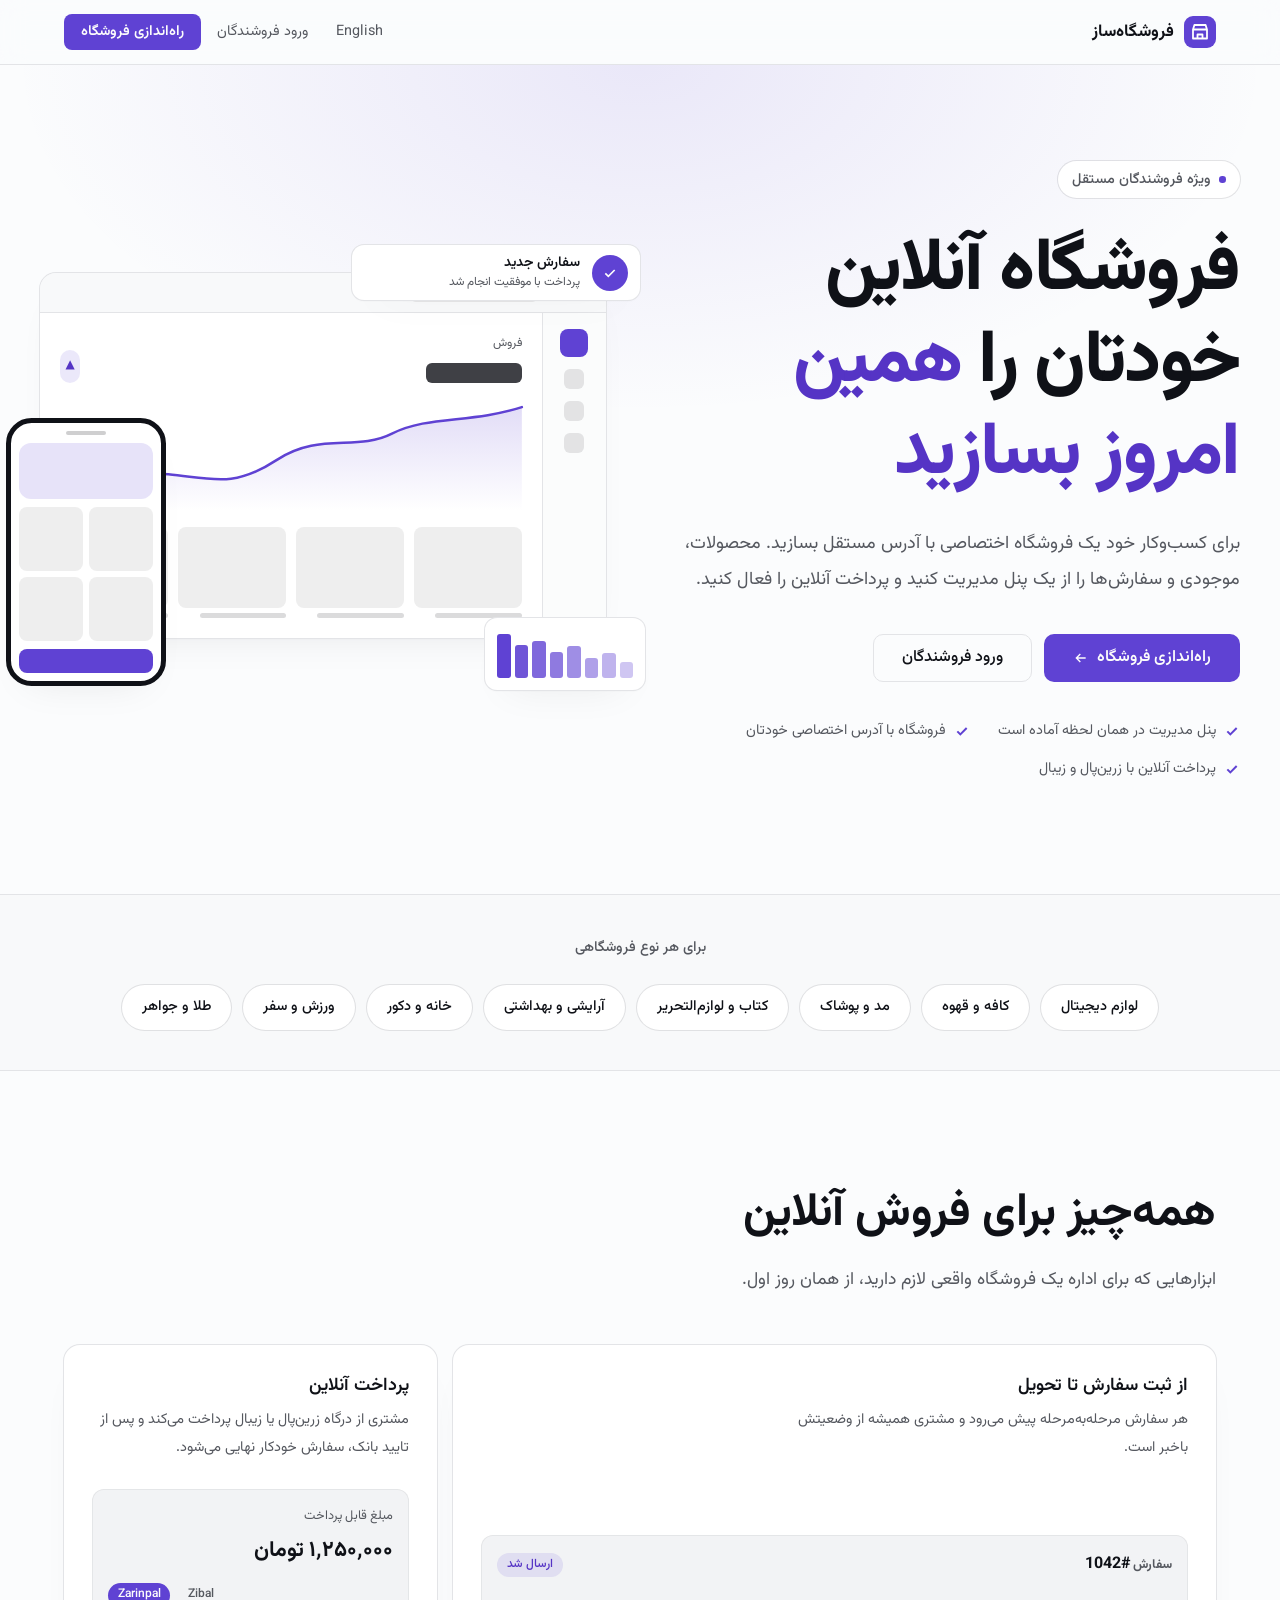
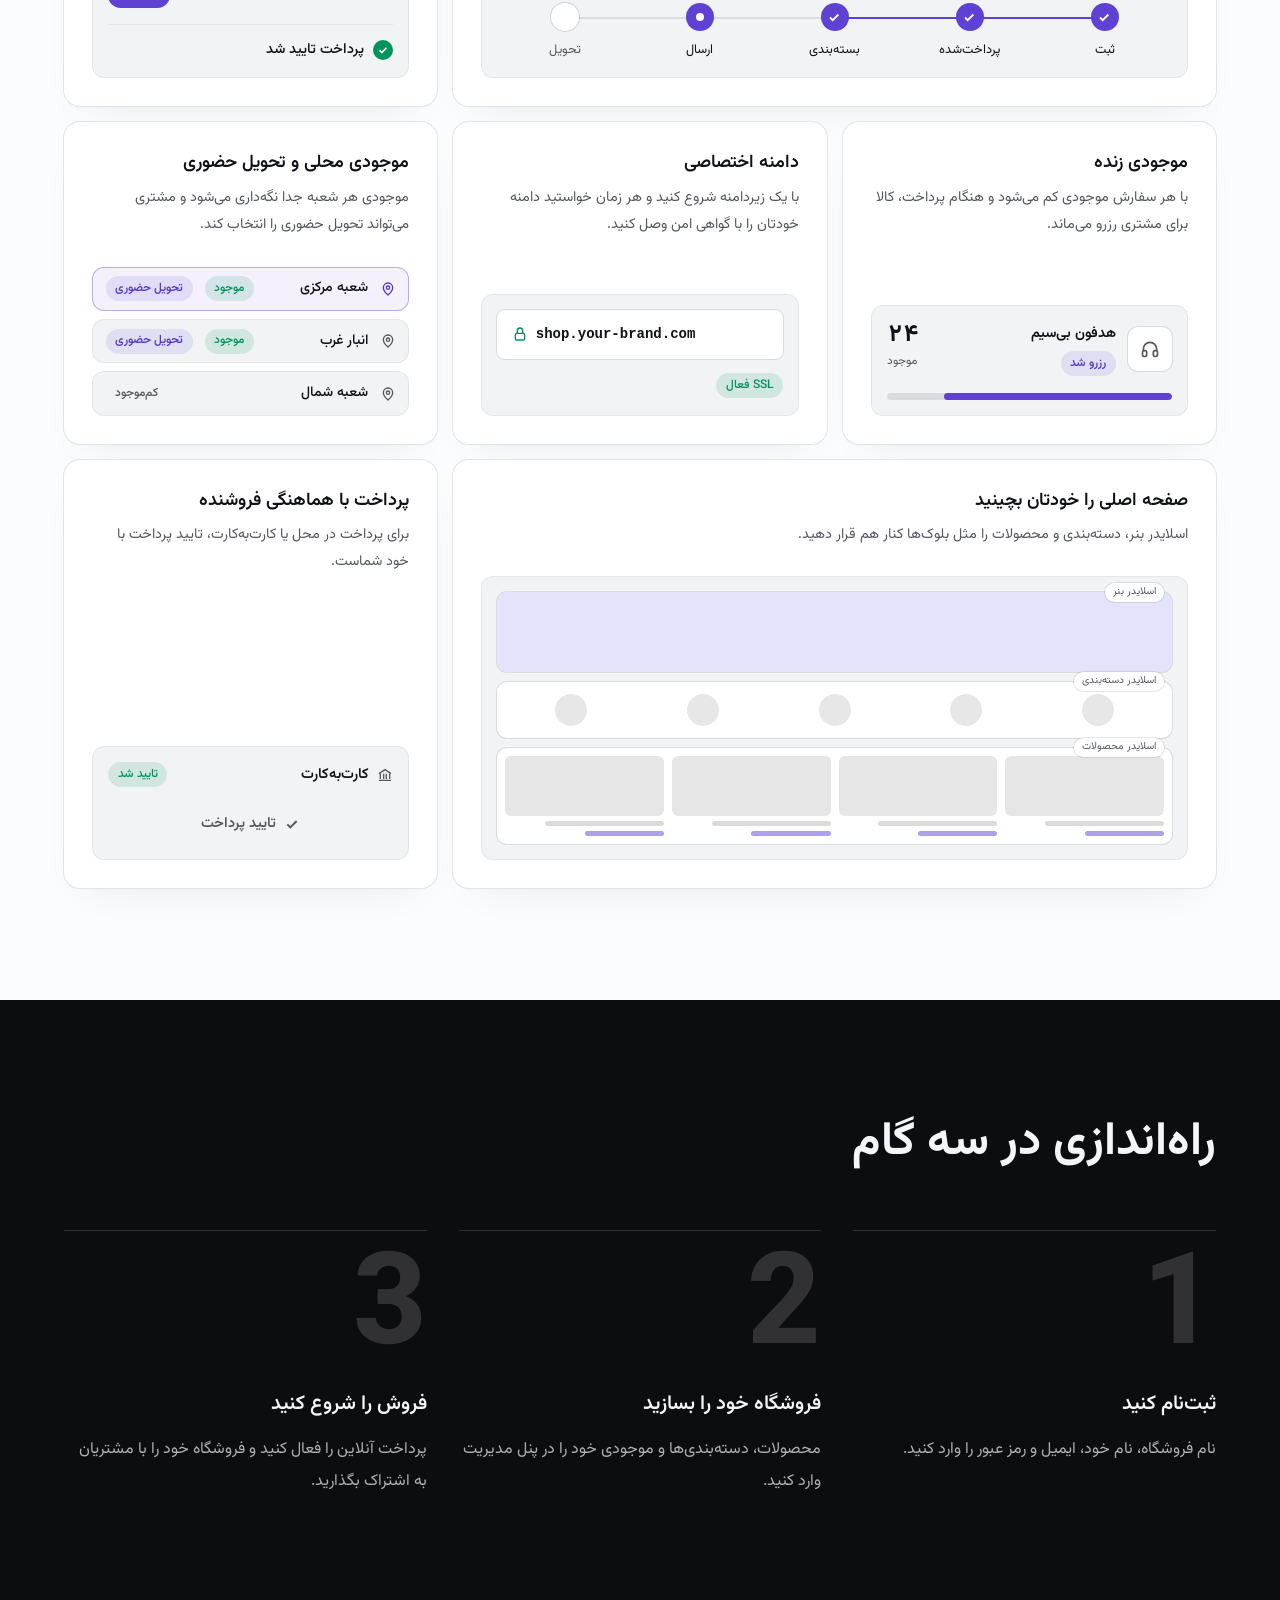
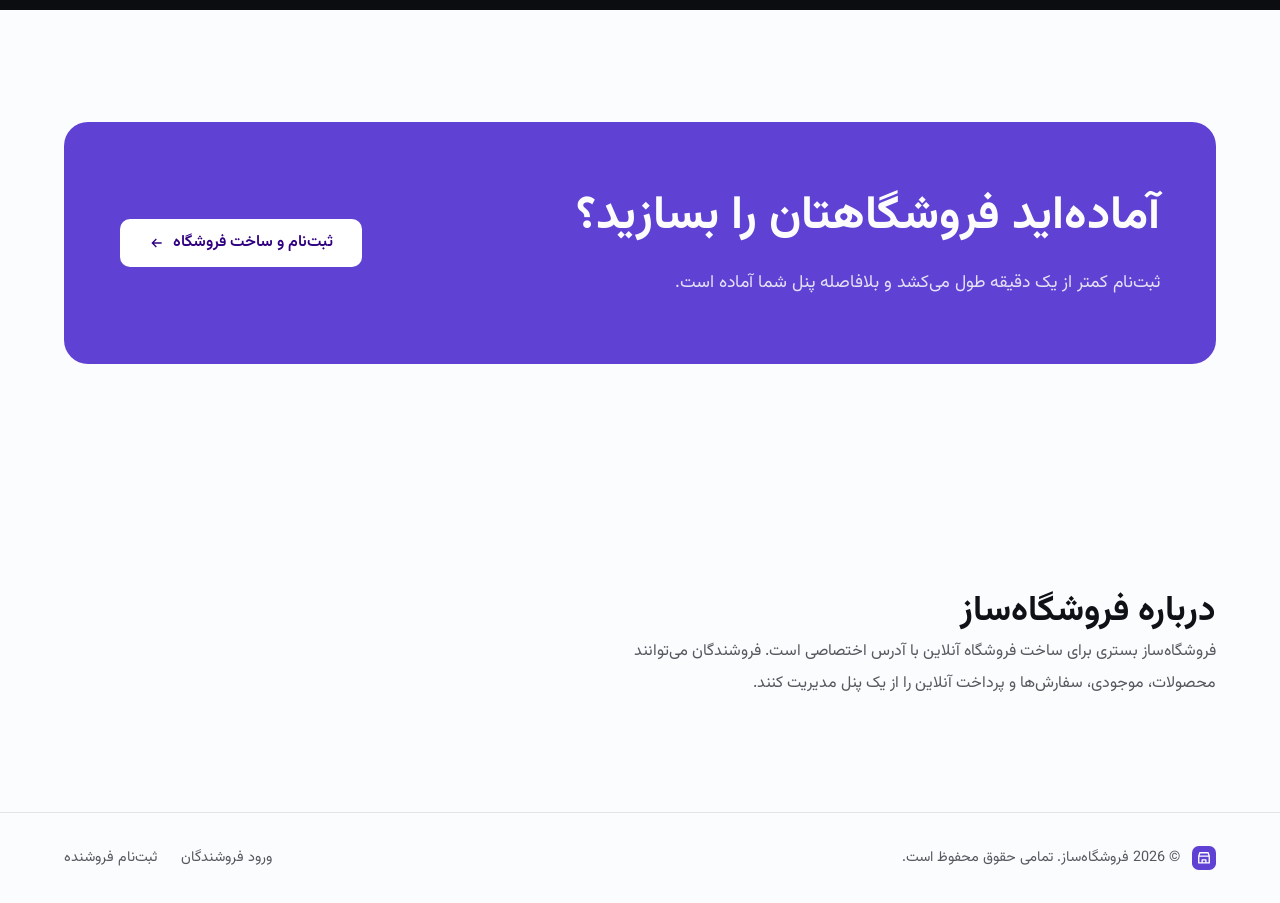
==== index.html @ 61115ef6 "feat: static vendor landing page Co-Authored-By: Claude Opus 5.5 <noreply@anthropic.com>" ====
<!doctype html>
<html lang="fa" dir="rtl">
<head>
  <meta charset="utf-8">
  <meta name="viewport" content="width=device-width, initial-scale=1">
  <title>فروشگاه‌ساز | فروشگاه آنلاین خود را راه‌اندازی کنید</title>
  <meta name="description" content="فروشگاه آنلاین اختصاصی خود را با آدرس مستقل بسازید، محصولات و موجودی را مدیریت کنید و پرداخت آنلاین دریافت کنید.">
  <link rel="icon" href="favicon.svg" type="image/svg+xml">
  <link rel="alternate" hreflang="en" href="en/">
  <link rel="preconnect" href="https://fonts.googleapis.com">
  <link rel="preconnect" href="https://fonts.gstatic.com" crossorigin>
  <link href="https://fonts.googleapis.com/css2?family=Vazirmatn:wght@400;500;600;700;800&display=swap" rel="stylesheet">
  <link rel="stylesheet" href="styles.css">
</head>
<body>
  <header class="site-header">
    <div class="wrap">
      <a class="logo" href="#" aria-label="صفحه اصلی فروشگاه‌ساز">
        <svg viewBox="0 0 32 32" aria-hidden="true"><rect width="32" height="32" rx="9" fill="oklch(0.5 0.21 285)"/><path d="M9 13.5 10.4 9h11.2l1.4 4.5M9 13.5h14M9 13.5v9h14v-9" stroke="#fff" stroke-width="1.8" stroke-linecap="round" stroke-linejoin="round" fill="none"/><path d="M13.5 22.5v-4h5v4" stroke="#fff" stroke-width="1.8" stroke-linejoin="round" fill="none"/></svg>
        فروشگاه‌ساز
      </a>
      <nav class="nav" aria-label="فروشگاه‌ساز">
        <a class="link-lang" href="en/" hreflang="en" lang="en">English</a>
        <a class="link-login" href="#"><!-- TODO: platform URL -->ورود فروشندگان</a>
        <a class="btn" href="#"><!-- TODO: platform URL -->راه‌اندازی فروشگاه</a>
      </nav>
    </div>
  </header>

  <main>
    <section class="hero">
      <div class="wrap hero-grid">
        <div>
          <p class="eyebrow">ویژه فروشندگان مستقل</p>
          <h1>فروشگاه آنلاین خودتان را <span class="brand-text">همین امروز بسازید</span></h1>
          <p class="lead">برای کسب‌وکار خود یک فروشگاه اختصاصی با آدرس مستقل بسازید. محصولات، موجودی و سفارش‌ها را از یک پنل مدیریت کنید و پرداخت آنلاین را فعال کنید.</p>
          <div class="btn-row actions">
            <a class="btn btn-lg" href="#"><!-- TODO: platform URL -->راه‌اندازی فروشگاه <svg class="arrow" viewBox="0 0 24 24" fill="none" stroke="currentColor" stroke-width="2" aria-hidden="true"><path d="M5 12h14M13 6l6 6-6 6"/></svg></a>
            <a class="btn btn-lg btn-outline" href="#"><!-- TODO: platform URL -->ورود فروشندگان</a>
          </div>
          <ul class="highlights">
            <li><svg viewBox="0 0 24 24" fill="none" stroke="currentColor" stroke-width="3" aria-hidden="true"><path d="M5 12.5l4.5 4.5L19 7.5"/></svg>پنل مدیریت در همان لحظه آماده است</li>
            <li><svg viewBox="0 0 24 24" fill="none" stroke="currentColor" stroke-width="3" aria-hidden="true"><path d="M5 12.5l4.5 4.5L19 7.5"/></svg>فروشگاه با آدرس اختصاصی خودتان</li>
            <li><svg viewBox="0 0 24 24" fill="none" stroke="currentColor" stroke-width="3" aria-hidden="true"><path d="M5 12.5l4.5 4.5L19 7.5"/></svg>پرداخت آنلاین با زرین‌پال و زیبال</li>
          </ul>
        </div>

        <div class="mock" aria-hidden="true">
          <div class="surface mock-window">
            <div class="mock-bar">
              <div class="dots"><i></i><i></i><i></i></div>
              <div class="url-pill"></div>
            </div>
            <div class="mock-body">
              <div class="mock-side"><span></span><span></span><span></span><span></span></div>
              <div class="mock-main">
                <div class="mock-top">
                  <div>
                    <p class="label">فروش</p>
                    <div class="value"></div>
                  </div>
                  <span class="chip chip-brand" style="padding:.35rem">▲</span>
                </div>
                <svg class="mock-chart" viewBox="0 0 320 110" preserveAspectRatio="none" fill="none">
                  <defs>
                    <linearGradient id="area" x1="0" x2="0" y1="0" y2="1">
                      <stop offset="0" stop-color="oklch(0.5 0.21 285)" stop-opacity="0.18"/>
                      <stop offset="1" stop-color="oklch(0.5 0.21 285)" stop-opacity="0"/>
                    </linearGradient>
                  </defs>
                  <path d="M0 96 C30 90 45 70 75 74 S120 88 150 60 S205 52 230 34 S285 24 320 8 V110 H0Z" fill="url(#area)"/>
                  <path d="M0 96 C30 90 45 70 75 74 S120 88 150 60 S205 52 230 34 S285 24 320 8" stroke="oklch(0.5 0.21 285)" stroke-width="2.5" stroke-linecap="round" vector-effect="non-scaling-stroke"/>
                </svg>
                <div class="mock-products">
                  <div><i></i><b></b></div><div><i></i><b></b></div><div><i></i><b></b></div><div><i></i><b></b></div>
                </div>
              </div>
            </div>
          </div>

          <div class="surface phone">
            <div class="notch"></div>
            <div class="hero-tile"></div>
            <div class="tiles"><i></i><i></i><i></i><i></i></div>
            <div class="buy"></div>
          </div>

          <div class="surface toast">
            <span class="ico"><svg viewBox="0 0 24 24" fill="none" stroke="currentColor" stroke-width="2.5"><path d="M5 12.5l4.5 4.5L19 7.5"/></svg></span>
            <div>
              <p>سفارش جدید</p>
              <small>پرداخت با موفقیت انجام شد</small>
            </div>
          </div>

          <div class="surface bars-card">
            <div class="bars">
              <i style="height:34%;opacity:.3"></i><i style="height:52%;opacity:.4"></i><i style="height:41%;opacity:.5"></i><i style="height:66%;opacity:.6"></i><i style="height:55%;opacity:.7"></i><i style="height:78%;opacity:.8"></i><i style="height:70%;opacity:.9"></i><i style="height:92%;opacity:1"></i>
            </div>
          </div>
        </div>
      </div>
    </section>

    <section class="stores" aria-label="برای هر نوع فروشگاهی">
      <h2>برای هر نوع فروشگاهی</h2>
      <ul class="store-list">
        <li>لوازم دیجیتال</li>
        <li>کافه و قهوه</li>
        <li>مد و پوشاک</li>
        <li>کتاب و لوازم‌التحریر</li>
        <li>آرایشی و بهداشتی</li>
        <li>خانه و دکور</li>
        <li>ورزش و سفر</li>
        <li>طلا و جواهر</li>
      </ul>
    </section>

    <section class="section" aria-labelledby="features-title">
      <div class="wrap">
        <div class="section-head">
          <h2 id="features-title">همه‌چیز برای فروش آنلاین</h2>
          <p>ابزارهایی که برای اداره یک فروشگاه واقعی لازم دارید، از همان روز اول.</p>
        </div>

        <ul class="tiles">
          <li class="surface tile wide-md span-4">
            <h3>از ثبت سفارش تا تحویل</h3>
            <p>هر سفارش مرحله‌به‌مرحله پیش می‌رود و مشتری همیشه از وضعیتش باخبر است.</p>
            <div class="demo" aria-hidden="true">
              <div class="panel">
                <div class="panel-row">
                  <span class="bold ltr"><span class="muted">سفارش </span>#1042</span>
                  <span class="chip chip-brand">ارسال شد</span>
                </div>
                <ol class="stepper">
                  <li class="done"><span class="dot"><svg viewBox="0 0 24 24" fill="none" stroke="currentColor" stroke-width="3"><path d="M5 12.5l4.5 4.5L19 7.5"/></svg></span><span class="name">ثبت</span></li>
                  <li class="done"><span class="dot"><svg viewBox="0 0 24 24" fill="none" stroke="currentColor" stroke-width="3"><path d="M5 12.5l4.5 4.5L19 7.5"/></svg></span><span class="name">پرداخت‌شده</span></li>
                  <li class="done"><span class="dot"><svg viewBox="0 0 24 24" fill="none" stroke="currentColor" stroke-width="3"><path d="M5 12.5l4.5 4.5L19 7.5"/></svg></span><span class="name">بسته‌بندی</span></li>
                  <li class="active"><span class="dot"><i style="width:.5rem;height:.5rem;border-radius:50%;background:#fff"></i></span><span class="name">ارسال</span></li>
                  <li><span class="dot"></span><span class="name">تحویل</span></li>
                </ol>
              </div>
            </div>
          </li>

          <li class="surface tile span-2">
            <h3>پرداخت آنلاین</h3>
            <p>مشتری از درگاه زرین‌پال یا زیبال پرداخت می‌کند و پس از تایید بانک، سفارش خودکار نهایی می‌شود.</p>
            <div class="demo" aria-hidden="true">
              <div class="panel">
                <p class="muted">مبلغ قابل پرداخت</p>
                <p class="amount big">۱٬۲۵۰٬۰۰۰ تومان</p>
                <div class="gates ltr"><span class="chip chip-brand" style="background:var(--primary);color:var(--primary-fg)">Zarinpal</span><span class="chip">Zibal</span></div>
                <div class="verified"><span class="tick"><svg viewBox="0 0 24 24" fill="none" stroke="currentColor" stroke-width="3.5"><path d="M5 12.5l4.5 4.5L19 7.5"/></svg></span>پرداخت تایید شد</div>
              </div>
            </div>
          </li>

          <li class="surface tile span-2">
            <h3>موجودی زنده</h3>
            <p>با هر سفارش موجودی کم می‌شود و هنگام پرداخت، کالا برای مشتری رزرو می‌ماند.</p>
            <div class="demo" aria-hidden="true">
              <div class="panel">
                <div class="stock-row">
                  <span class="stock-icon"><svg viewBox="0 0 24 24" width="20" height="20" fill="none" stroke="currentColor" stroke-width="2"><path d="M4 14v-2a8 8 0 0 1 16 0v2"/><rect x="3" y="14" width="5" height="7" rx="2"/><rect x="16" y="14" width="5" height="7" rx="2"/></svg></span>
                  <div class="info">
                    <p>هدفون بی‌سیم</p>
                    <span class="chip chip-brand">رزرو شد</span>
                  </div>
                  <div class="count"><strong>۲۴</strong><span>موجود</span></div>
                </div>
                <div class="meter"><i></i></div>
              </div>
            </div>
          </li>

          <li class="surface tile span-2">
            <h3>دامنه اختصاصی</h3>
            <p>با یک زیردامنه شروع کنید و هر زمان خواستید دامنه خودتان را با گواهی امن وصل کنید.</p>
            <div class="demo" aria-hidden="true">
              <div class="panel">
                <div class="domain-box">
                  <svg viewBox="0 0 24 24" fill="none" stroke="currentColor" stroke-width="2"><rect x="5" y="11" width="14" height="10" rx="2"/><path d="M8 11V7a4 4 0 0 1 8 0v4"/></svg>
                  <b>shop.your-brand.com</b>
                </div>
                <div class="domain-ssl"><span class="chip chip-ok">SSL فعال</span></div>
              </div>
            </div>
          </li>

          <li class="surface tile span-2">
            <h3>موجودی محلی و تحویل حضوری</h3>
            <p>موجودی هر شعبه جدا نگه‌داری می‌شود و مشتری می‌تواند تحویل حضوری را انتخاب کند.</p>
            <div class="demo" aria-hidden="true">
              <ul class="pickup">
                <li class="current"><svg viewBox="0 0 24 24" fill="none" stroke="currentColor" stroke-width="2"><path d="M12 21s-7-6.2-7-11a7 7 0 0 1 14 0c0 4.8-7 11-7 11z"/><circle cx="12" cy="10" r="2.5"/></svg><span class="place">شعبه مرکزی</span><span class="chip chip-ok">موجود</span><span class="chip chip-brand">تحویل حضوری</span></li>
                <li><svg viewBox="0 0 24 24" fill="none" stroke="currentColor" stroke-width="2"><path d="M12 21s-7-6.2-7-11a7 7 0 0 1 14 0c0 4.8-7 11-7 11z"/><circle cx="12" cy="10" r="2.5"/></svg><span class="place">انبار غرب</span><span class="chip chip-ok">موجود</span><span class="chip chip-brand">تحویل حضوری</span></li>
                <li><svg viewBox="0 0 24 24" fill="none" stroke="currentColor" stroke-width="2"><path d="M12 21s-7-6.2-7-11a7 7 0 0 1 14 0c0 4.8-7 11-7 11z"/><circle cx="12" cy="10" r="2.5"/></svg><span class="place">شعبه شمال</span><span class="chip">کم‌موجود</span></li>
              </ul>
            </div>
          </li>

          <li class="surface tile span-4">
            <h3>صفحه اصلی را خودتان بچینید</h3>
            <p>اسلایدر بنر، دسته‌بندی و محصولات را مثل بلوک‌ها کنار هم قرار دهید.</p>
            <div class="demo" aria-hidden="true">
              <div class="panel blocks">
                <div class="block b-banner"><span class="tag">اسلایدر بنر</span></div>
                <div class="block b-cats"><span class="tag">اسلایدر دسته‌بندی</span><i></i><i></i><i></i><i></i><i></i></div>
                <div class="block b-products"><span class="tag">اسلایدر محصولات</span><div><i></i><b></b><b class="acc"></b></div><div><i></i><b></b><b class="acc"></b></div><div><i></i><b></b><b class="acc"></b></div><div><i></i><b></b><b class="acc"></b></div></div>
              </div>
            </div>
          </li>

          <li class="surface tile span-2">
            <h3>پرداخت با هماهنگی فروشنده</h3>
            <p>برای پرداخت در محل یا کارت‌به‌کارت، تایید پرداخت با خود شماست.</p>
            <div class="demo" aria-hidden="true">
              <div class="panel">
                <div class="manual-head">
                  <span class="m"><svg viewBox="0 0 24 24" fill="none" stroke="currentColor" stroke-width="2"><path d="M3 10l9-6 9 6M5 10v8M10 10v8M14 10v8M19 10v8M3 20h18"/></svg>کارت‌به‌کارت</span>
                  <span class="chip chip-ok">تایید شد</span>
                </div>
                <div class="manual-btn"><svg viewBox="0 0 24 24" fill="none" stroke="currentColor" stroke-width="3"><path d="M5 12.5l4.5 4.5L19 7.5"/></svg>تایید پرداخت</div>
              </div>
            </div>
          </li>
        </ul>
      </div>
    </section>

    <section class="section ink" aria-labelledby="steps-title">
      <div class="wrap">
        <h2 id="steps-title" class="section-head" style="font-size:clamp(1.9rem,4vw,2.9rem);font-weight:700;line-height:1.35;max-width:48rem;text-wrap:balance">راه‌اندازی در سه گام</h2>
        <ol class="steps">
          <li>
            <span class="numeral" aria-hidden="true">1</span>
            <h3>ثبت‌نام کنید</h3>
            <p>نام فروشگاه، نام خود، ایمیل و رمز عبور را وارد کنید.</p>
          </li>
          <li>
            <span class="numeral" aria-hidden="true">2</span>
            <h3>فروشگاه خود را بسازید</h3>
            <p>محصولات، دسته‌بندی‌ها و موجودی خود را در پنل مدیریت وارد کنید.</p>
          </li>
          <li>
            <span class="numeral" aria-hidden="true">3</span>
            <h3>فروش را شروع کنید</h3>
            <p>پرداخت آنلاین را فعال کنید و فروشگاه خود را با مشتریان به اشتراک بگذارید.</p>
          </li>
        </ol>
      </div>
    </section>

    <section class="section">
      <div class="wrap">
        <div class="cta">
          <div>
            <h2>آماده‌اید فروشگاهتان را بسازید؟</h2>
            <p>ثبت‌نام کمتر از یک دقیقه طول می‌کشد و بلافاصله پنل شما آماده است.</p>
          </div>
          <a class="btn btn-lg btn-white" href="#"><!-- TODO: platform URL -->ثبت‌نام و ساخت فروشگاه <svg class="arrow" viewBox="0 0 24 24" fill="none" stroke="currentColor" stroke-width="2" aria-hidden="true"><path d="M5 12h14M13 6l6 6-6 6"/></svg></a>
        </div>
      </div>
    </section>

    <section class="section" aria-labelledby="about-title">
      <div class="wrap about-grid">
        <div>
          <h2 id="about-title">درباره فروشگاه‌ساز</h2>
          <p>فروشگاه‌ساز بستری برای ساخت فروشگاه آنلاین با آدرس اختصاصی است. فروشندگان می‌توانند محصولات، موجودی، سفارش‌ها و پرداخت آنلاین را از یک پنل مدیریت کنند.</p>
        </div>
      </div>
    </section>
  </main>

  <footer class="site-footer">
    <div class="wrap">
      <div class="brand-line">
        <svg viewBox="0 0 32 32" aria-hidden="true"><rect width="32" height="32" rx="9" fill="oklch(0.5 0.21 285)"/><path d="M9 13.5 10.4 9h11.2l1.4 4.5M9 13.5h14M9 13.5v9h14v-9" stroke="#fff" stroke-width="1.8" stroke-linecap="round" stroke-linejoin="round" fill="none"/><path d="M13.5 22.5v-4h5v4" stroke="#fff" stroke-width="1.8" stroke-linejoin="round" fill="none"/></svg>
        <p>© 2026 فروشگاه‌ساز. تمامی حقوق محفوظ است.</p>
      </div>
      <nav aria-label="فروشگاه‌ساز">
        <a href="#"><!-- TODO: platform URL -->ورود فروشندگان</a>
        <a href="#"><!-- TODO: platform URL -->ثبت‌نام فروشنده</a>
      </nav>
    </div>
  </footer>
</body>
</html>
---- styles.css ----
/*
 * Storefront Builder landing page. Plain CSS, no build step.
 * Colours come from the platform theme (indigo-violet brand, neutral surfaces).
 * Light is the default; dark follows the visitor's system setting.
 */

:root {
  color-scheme: light;
  --bg: oklch(0.99 0.002 270);
  --fg: oklch(0.18 0.012 270);
  --card: oklch(1 0 0);
  --muted: oklch(0.965 0.003 270);
  --muted-fg: oklch(0.46 0.012 270);
  --border: oklch(0.92 0.004 270);
  --primary: oklch(0.5 0.21 285);
  --primary-fg: oklch(0.99 0 0);
  --brand-text: oklch(0.46 0.21 285);
  --ok: oklch(0.58 0.14 160);
  --shadow: oklch(0.2 0.02 270 / 0.1);
  --ring: oklch(0.68 0.17 40);
  --ink: oklch(0.16 0.006 270);
  --ink-fg: oklch(0.97 0.003 270);
}

@media (prefers-color-scheme: dark) {
  :root:not([data-theme="light"]) {
    color-scheme: dark;
    --bg: oklch(0.145 0.004 270);
    --fg: oklch(0.96 0.004 270);
    --card: oklch(0.19 0.005 270);
    --muted: oklch(0.225 0.005 270);
    --muted-fg: oklch(0.72 0.01 270);
    --border: oklch(1 0 0 / 9%);
    --primary: oklch(0.58 0.2 285);
    --primary-fg: oklch(0.99 0 0);
    --brand-text: oklch(0.78 0.12 285);
    --ok: oklch(0.74 0.14 160);
    --shadow: oklch(0 0 0 / 0.5);
    --ring: oklch(0.74 0.15 40);
    --ink: oklch(0.1 0.004 270);
    --ink-fg: oklch(0.96 0.004 270);
  }
}

:root[data-theme="dark"] {
  color-scheme: dark;
  --bg: oklch(0.145 0.004 270);
  --fg: oklch(0.96 0.004 270);
  --card: oklch(0.19 0.005 270);
  --muted: oklch(0.225 0.005 270);
  --muted-fg: oklch(0.72 0.01 270);
  --border: oklch(1 0 0 / 9%);
  --primary: oklch(0.58 0.2 285);
  --primary-fg: oklch(0.99 0 0);
  --brand-text: oklch(0.78 0.12 285);
  --ok: oklch(0.74 0.14 160);
  --shadow: oklch(0 0 0 / 0.5);
  --ring: oklch(0.74 0.15 40);
  --ink: oklch(0.1 0.004 270);
  --ink-fg: oklch(0.96 0.004 270);
}

html[lang="fa"] { --font: "Vazirmatn", system-ui, sans-serif; }
html[lang="en"] { --font: "Inter", system-ui, -apple-system, "Segoe UI", sans-serif; }

*, *::before, *::after { box-sizing: border-box; }

html { -webkit-text-size-adjust: 100%; }

body {
  margin: 0;
  background: var(--bg);
  color: var(--fg);
  font-family: var(--font);
  font-size: 1rem;
  line-height: 1.8;
  -webkit-font-smoothing: antialiased;
}

img, svg { display: block; max-width: 100%; }
a { color: inherit; }
h1, h2, h3, p { margin: 0; }
ul, ol { margin: 0; padding: 0; list-style: none; }

a:focus-visible, button:focus-visible {
  outline: 3px solid color-mix(in oklab, var(--ring) 60%, transparent);
  outline-offset: 2px;
  border-radius: 6px;
}

.wrap {
  max-width: 1200px;
  margin-inline: auto;
  padding-inline: 1rem;
}
@media (min-width: 640px) {
  .wrap { padding-inline: 1.5rem; }
}

.brand-text { color: var(--brand-text); }

/* ---------- Header ---------- */
.site-header {
  position: sticky;
  top: 0;
  z-index: 10;
  border-bottom: 1px solid var(--border);
  background: color-mix(in oklab, var(--bg) 80%, transparent);
  backdrop-filter: blur(12px);
  -webkit-backdrop-filter: blur(12px);
}
.site-header .wrap {
  display: flex;
  align-items: center;
  justify-content: space-between;
  gap: 1rem;
  height: 4rem;
}
.logo {
  display: flex;
  align-items: center;
  gap: 0.6rem;
  font-weight: 700;
  font-size: 1.05rem;
  text-decoration: none;
  white-space: nowrap;
}
.logo svg { width: 2rem; height: 2rem; }
.nav { display: flex; align-items: center; gap: 0.25rem; }
.nav a.link-lang,
.nav a.link-login {
  padding: 0.4rem 0.75rem;
  font-size: 0.9rem;
  text-decoration: none;
  color: var(--muted-fg);
  border-radius: 8px;
}
.nav a.link-login { display: none; }
.nav a.link-lang:hover, .nav a.link-login:hover { color: var(--fg); }
@media (min-width: 640px) {
  .nav a.link-login { display: inline-block; }
}

/* ---------- Buttons ---------- */
.btn {
  display: inline-flex;
  align-items: center;
  justify-content: center;
  gap: 0.5rem;
  height: 2.25rem;
  padding: 0 1rem;
  border-radius: 8px;
  border: 1px solid transparent;
  font: inherit;
  font-size: 0.9rem;
  font-weight: 600;
  text-decoration: none;
  white-space: nowrap;
  cursor: pointer;
  background: var(--primary);
  color: var(--primary-fg);
}
.btn-lg { height: 3rem; padding: 0 1.75rem; font-size: 1rem; border-radius: 10px; }
.btn-outline {
  background: transparent;
  color: var(--fg);
  border-color: var(--border);
  font-weight: 500;
}
.btn-outline:hover { background: var(--muted); }
.btn-white { background: #fff; color: oklch(0.3 0.18 285); }
.btn-white:hover { background: oklch(1 0 0 / 0.9); }
.btn .arrow { width: 1rem; height: 1rem; }
[dir="rtl"] .arrow { transform: scaleX(-1); }
.btn-row { display: flex; flex-direction: column; gap: 0.75rem; width: 100%; }
.btn-row .btn { width: 100%; }
@media (min-width: 640px) {
  .btn-row { flex-direction: row; width: auto; }
  .btn-row .btn { width: auto; }
}

/* ---------- Surfaces ---------- */
.surface {
  background: var(--card);
  border-radius: 16px;
  box-shadow:
    0 0 0 1px var(--border),
    0 1px 2px color-mix(in oklab, var(--fg) 5%, transparent),
    0 18px 40px -24px var(--shadow);
}
.chip {
  display: inline-flex;
  align-items: center;
  gap: 0.25rem;
  padding: 0.1rem 0.6rem;
  border-radius: 999px;
  font-size: 0.75rem;
  font-weight: 500;
  white-space: nowrap;
  background: var(--muted);
  color: var(--muted-fg);
}
.chip-brand { background: color-mix(in oklab, var(--primary) 12%, transparent); color: var(--brand-text); }
.chip-ok { background: color-mix(in oklab, var(--ok) 14%, transparent); color: var(--ok); }

/* ---------- Hero ---------- */
.hero {
  position: relative;
  isolation: isolate;
  overflow: hidden;
}
.hero::before {
  content: "";
  position: absolute;
  inset: 0;
  z-index: -1;
  background: radial-gradient(ellipse 70% 60% at 50% 0%, color-mix(in oklab, var(--primary) 11%, transparent), transparent 70%);
}
.hero-grid {
  display: grid;
  align-items: center;
  gap: 4rem;
  padding: 3.5rem 0 5rem;
}
@media (min-width: 640px) {
  .hero-grid { padding: 5rem 0 6rem; }
}
@media (min-width: 1024px) {
  .hero-grid { grid-template-columns: 1.05fr 1fr; gap: 2.5rem; padding: 6rem 0 7rem; }
}
.eyebrow {
  display: inline-flex;
  align-items: center;
  gap: 0.5rem;
  padding: 0.35rem 0.9rem;
  border-radius: 999px;
  background: var(--card);
  color: var(--muted-fg);
  font-size: 0.9rem;
  font-weight: 500;
  box-shadow: 0 0 0 1px color-mix(in oklab, var(--fg) 10%, transparent);
}
.eyebrow::before {
  content: "";
  width: 0.4rem;
  height: 0.4rem;
  border-radius: 50%;
  background: var(--primary);
}
.hero h1 {
  margin-top: 1.75rem;
  font-size: clamp(2.5rem, 6.6vw, 4.6rem);
  font-weight: 800;
  line-height: 1.25;
  letter-spacing: -0.02em;
  text-wrap: balance;
}
.hero .lead {
  margin-top: 1.5rem;
  max-width: 36rem;
  color: var(--muted-fg);
  font-size: 1rem;
  line-height: 2;
  text-wrap: pretty;
}
@media (min-width: 640px) {
  .hero .lead { font-size: 1.125rem; }
}
.hero .actions { margin-top: 2.25rem; width: 100%; }
.highlights {
  margin-top: 2.25rem;
  display: flex;
  flex-direction: column;
  gap: 0.75rem;
  color: var(--muted-fg);
  font-size: 0.9rem;
}
.highlights li { display: flex; align-items: center; gap: 0.5rem; }
.highlights svg { width: 1rem; height: 1rem; flex: none; color: var(--primary); }
@media (min-width: 640px) {
  .highlights { flex-direction: row; flex-wrap: wrap; column-gap: 1.75rem; }
}

/* Hero mock (static illustration) */
.mock {
  position: relative;
  width: 100%;
  max-width: 36rem;
  margin-inline: auto;
  padding: 0.5rem 0 2.5rem;
}
@media (min-width: 1024px) { .mock { max-width: none; } }
.mock-window { overflow: hidden; border-radius: 16px; }
.mock-bar {
  display: flex;
  align-items: center;
  gap: 0.75rem;
  padding: 0.6rem 1rem;
  border-bottom: 1px solid var(--border);
  background: color-mix(in oklab, var(--muted) 50%, transparent);
}
.dots { display: flex; gap: 0.35rem; }
.dots i { width: 0.6rem; height: 0.6rem; border-radius: 50%; background: color-mix(in oklab, var(--fg) 15%, transparent); }
.url-pill { height: 1.25rem; width: 8rem; border-radius: 6px; background: color-mix(in oklab, var(--fg) 7%, transparent); }
.mock-body { display: grid; grid-template-columns: 3.2rem 1fr; }
@media (min-width: 640px) { .mock-body { grid-template-columns: 4rem 1fr; } }
.mock-side {
  display: flex;
  flex-direction: column;
  align-items: center;
  gap: 0.75rem;
  padding: 1rem 0;
  background: color-mix(in oklab, var(--muted) 30%, transparent);
  border-inline-end: 1px solid var(--border);
}
.mock-side span { width: 1.25rem; height: 1.25rem; border-radius: 6px; background: color-mix(in oklab, var(--fg) 10%, transparent); }
.mock-side span:first-child { width: 1.75rem; height: 1.75rem; border-radius: 8px; background: var(--primary); }
.mock-main { padding: 1rem; }
@media (min-width: 640px) { .mock-main { padding: 1.25rem; } }
.mock-top { display: flex; justify-content: space-between; align-items: flex-end; gap: 1rem; }
.mock-top .label { font-size: 0.75rem; color: var(--muted-fg); }
.mock-top .value { margin-top: 0.5rem; width: 6rem; height: 1.25rem; border-radius: 6px; background: color-mix(in oklab, var(--fg) 80%, transparent); }
.mock-chart { margin-top: 1rem; width: 100%; height: 7rem; overflow: visible; }
.mock-products { margin-top: 1rem; display: grid; grid-template-columns: repeat(4, 1fr); gap: 0.6rem; }
.mock-products div { display: flex; flex-direction: column; gap: 0.35rem; }
.mock-products i { display: block; aspect-ratio: 4 / 3; border-radius: 8px; background: color-mix(in oklab, var(--fg) 7%, transparent); }
.mock-products b { display: block; height: 0.3rem; width: 80%; border-radius: 999px; background: color-mix(in oklab, var(--fg) 15%, transparent); }

.phone {
  position: absolute;
  bottom: -0.5rem;
  inset-inline-end: -3%;
  width: 8.6rem;
  padding: 0.5rem;
  border: 5px solid var(--fg);
  border-radius: 1.6rem;
  background: var(--card);
  box-shadow: 0 18px 40px -24px var(--shadow);
}
@media (min-width: 640px) { .phone { width: 10rem; inset-inline-end: -6%; } }
.phone .notch { margin-inline: auto; width: 2.5rem; height: 0.25rem; border-radius: 999px; background: color-mix(in oklab, var(--fg) 20%, transparent); }
.phone .hero-tile { margin-top: 0.5rem; height: 3.5rem; border-radius: 12px; background: color-mix(in oklab, var(--primary) 15%, transparent); }
.phone .tiles { margin-top: 0.5rem; display: grid; grid-template-columns: 1fr 1fr; gap: 0.4rem; }
.phone .tiles i { display: block; aspect-ratio: 1; border-radius: 8px; background: color-mix(in oklab, var(--fg) 7%, transparent); }
.phone .buy { margin-top: 0.5rem; height: 1.5rem; border-radius: 8px; background: var(--primary); }

.toast {
  position: absolute;
  top: -0.75rem;
  inset-inline-start: -2%;
  width: 16rem;
  max-width: 78%;
  display: flex;
  align-items: center;
  gap: 0.75rem;
  padding: 0.6rem 0.75rem;
  border-radius: 12px;
}
@media (min-width: 640px) { .toast { top: -1.25rem; inset-inline-start: -6%; width: 18rem; } }
.toast .ico {
  flex: none;
  width: 2.25rem;
  height: 2.25rem;
  display: flex;
  align-items: center;
  justify-content: center;
  border-radius: 50%;
  background: var(--primary);
  color: var(--primary-fg);
}
.toast .ico svg { width: 1rem; height: 1rem; }
.toast p { font-size: 0.875rem; font-weight: 600; line-height: 1.4; }
.toast small { display: block; font-size: 0.75rem; color: var(--muted-fg); line-height: 1.4; }

.bars-card {
  position: absolute;
  bottom: -0.75rem;
  inset-inline-start: -3%;
  width: 10rem;
  padding: 0.75rem;
  display: none;
  border-radius: 12px;
}
@media (min-width: 640px) { .bars-card { display: block; } }
@media (min-width: 1024px) { .bars-card { inset-inline-start: -7%; } }
.bars { height: 3rem; display: flex; align-items: flex-end; gap: 0.25rem; }
.bars i { flex: 1; border-radius: 3px; background: var(--primary); }

/* ---------- Store types ---------- */
.stores {
  border-block: 1px solid var(--border);
  background: color-mix(in oklab, var(--muted) 40%, transparent);
  padding: 2.5rem 0;
}
.stores h2 { text-align: center; font-size: 0.9rem; font-weight: 500; color: var(--muted-fg); margin-bottom: 1.5rem; }
.store-list {
  display: flex;
  flex-wrap: wrap;
  justify-content: center;
  gap: 0.75rem;
  padding-inline: 1rem;
}
.store-list li {
  padding: 0.6rem 1.25rem;
  border-radius: 999px;
  background: var(--card);
  font-size: 0.9rem;
  font-weight: 500;
  box-shadow: 0 0 0 1px color-mix(in oklab, var(--fg) 10%, transparent);
}

/* ---------- Section headings ---------- */
.section { padding: 5rem 0; }
@media (min-width: 640px) { .section { padding: 7rem 0; } }
.section-head { max-width: 42rem; }
.section-head h2 {
  font-size: clamp(1.9rem, 4vw, 2.9rem);
  font-weight: 700;
  line-height: 1.35;
  letter-spacing: -0.01em;
  text-wrap: balance;
}
.section-head p { margin-top: 1rem; color: var(--muted-fg); font-size: 1.1rem; line-height: 2; text-wrap: pretty; }

/* ---------- Feature tiles ---------- */
.tiles {
  margin-top: 3rem;
  display: grid;
  gap: 1rem;
}
@media (min-width: 640px) { .tiles { grid-template-columns: repeat(2, 1fr); } }
@media (min-width: 1024px) { .tiles { grid-template-columns: repeat(6, 1fr); } }
.tile {
  padding: 1.5rem;
  display: flex;
  flex-direction: column;
}
@media (min-width: 640px) { .tile { padding: 1.75rem; } }
.tile.wide-md { }
@media (min-width: 640px) { .tile.wide-md { grid-column: span 2; } }
@media (min-width: 1024px) {
  .tile.span-4 { grid-column: span 4; }
  .tile.span-2 { grid-column: span 2; }
}
.tile h3 { font-size: 1.125rem; font-weight: 600; line-height: 1.5; }
.tile > p { margin-top: 0.4rem; max-width: 28rem; color: var(--muted-fg); font-size: 0.9rem; line-height: 1.9; text-wrap: pretty; }
.tile .demo { margin-top: auto; padding-top: 1.75rem; }
.panel {
  padding: 1rem;
  border-radius: 12px;
  background: var(--muted);
  box-shadow: inset 0 0 0 1px color-mix(in oklab, var(--fg) 6%, transparent);
}
.panel + .panel { margin-top: 0.75rem; }
.panel-row { display: flex; align-items: center; justify-content: space-between; gap: 0.75rem; }
.muted { color: var(--muted-fg); font-size: 0.8rem; }
.bold { font-weight: 700; }
.big { font-size: 1.35rem; font-weight: 700; }
.ltr { direction: ltr; unicode-bidi: isolate; }

.stepper { margin-top: 1.5rem; display: flex; align-items: flex-start; }
.stepper li { position: relative; flex: 1; display: flex; flex-direction: column; align-items: center; gap: 0.5rem; text-align: center; }
.stepper li::before {
  content: "";
  position: absolute;
  top: 0.85rem;
  inset-inline-end: 50%;
  width: 100%;
  height: 2px;
  background: color-mix(in oklab, var(--fg) 10%, transparent);
}
.stepper li:first-child::before { display: none; }
.stepper li.done::before { background: var(--primary); }
.stepper .dot {
  position: relative;
  z-index: 1;
  width: 1.75rem;
  height: 1.75rem;
  border-radius: 50%;
  display: flex;
  align-items: center;
  justify-content: center;
  background: var(--card);
  box-shadow: 0 0 0 1px color-mix(in oklab, var(--fg) 15%, transparent);
}
.stepper li.done .dot, .stepper li.active .dot { background: var(--primary); color: var(--primary-fg); box-shadow: none; }
.stepper .dot svg { width: 0.9rem; height: 0.9rem; }
.stepper .name { font-size: 0.7rem; color: var(--muted-fg); }
.stepper li.done .name, .stepper li.active .name { color: var(--fg); }
@media (min-width: 640px) { .stepper .name { font-size: 0.8rem; } }

.amount { margin-top: 0.25rem; }
.gates { margin-top: 0.75rem; display: flex; gap: 0.5rem; }
.verified { margin-top: 1rem; padding-top: 0.75rem; border-top: 1px solid var(--border); display: flex; align-items: center; gap: 0.6rem; font-size: 0.9rem; font-weight: 500; }
.verified .tick {
  width: 1.25rem; height: 1.25rem; border-radius: 50%;
  display: flex; align-items: center; justify-content: center;
  background: var(--ok); color: #fff;
}
.verified .tick svg { width: 0.75rem; height: 0.75rem; }

.stock-row { display: flex; align-items: center; gap: 0.75rem; }
.stock-icon {
  width: 2.75rem; height: 2.75rem; flex: none;
  display: flex; align-items: center; justify-content: center;
  border-radius: 10px; background: var(--card); color: var(--muted-fg);
  box-shadow: 0 0 0 1px color-mix(in oklab, var(--fg) 10%, transparent);
}
.stock-row .info { flex: 1; min-width: 0; }
.stock-row .info p:first-child { font-size: 0.9rem; font-weight: 600; }
.stock-row .info .chip { margin-top: 0.25rem; }
.stock-row .count { text-align: end; }
.stock-row .count strong { display: block; font-size: 1.5rem; line-height: 1; font-variant-numeric: tabular-nums; }
.stock-row .count span { font-size: 0.75rem; color: var(--muted-fg); }
.meter { margin-top: 1rem; height: 0.4rem; border-radius: 999px; background: color-mix(in oklab, var(--fg) 10%, transparent); overflow: hidden; }
.meter i { display: block; height: 100%; width: 80%; background: var(--primary); border-radius: 999px; }

.domain-box {
  direction: ltr;
  display: flex; align-items: center; gap: 0.5rem;
  padding: 0.75rem 0.9rem;
  border-radius: 8px;
  background: var(--card);
  font-family: ui-monospace, SFMono-Regular, Menlo, Consolas, monospace;
  font-size: 0.875rem;
  box-shadow: 0 0 0 1px color-mix(in oklab, var(--fg) 10%, transparent);
}
.domain-box svg { width: 1rem; height: 1rem; flex: none; color: var(--ok); }
.domain-box b { font-weight: 600; overflow-wrap: anywhere; }
.domain-box .muted-part { color: var(--muted-fg); }
.domain-ssl { margin-top: 0.75rem; }

.pickup { display: flex; flex-direction: column; gap: 0.5rem; }
.pickup li {
  display: flex; flex-wrap: wrap; align-items: center; gap: 0.4rem 0.75rem;
  padding: 0.6rem 0.85rem;
  border-radius: 12px;
  background: var(--muted);
  box-shadow: inset 0 0 0 1px color-mix(in oklab, var(--fg) 6%, transparent);
  font-size: 0.875rem;
}
.pickup li.current { background: color-mix(in oklab, var(--primary) 7%, transparent); box-shadow: inset 0 0 0 1px color-mix(in oklab, var(--primary) 40%, transparent); }
.pickup li .place { flex: 1; min-width: 0; font-weight: 500; }
.pickup li svg { width: 1rem; height: 1rem; flex: none; color: var(--muted-fg); }
.pickup li.current svg { color: var(--brand-text); }

.blocks { display: flex; flex-direction: column; gap: 0.6rem; }
.block {
  position: relative;
  border-radius: 10px;
  padding: 0.5rem;
  background: var(--card);
  box-shadow: 0 0 0 1px color-mix(in oklab, var(--fg) 10%, transparent);
}
.block .tag {
  position: absolute;
  top: -0.6rem;
  inset-inline-start: 0.5rem;
  padding: 0 0.5rem;
  border-radius: 999px;
  background: var(--card);
  font-size: 0.65rem;
  color: var(--muted-fg);
  box-shadow: 0 0 0 1px color-mix(in oklab, var(--fg) 10%, transparent);
}
.block.b-banner { height: 5rem; background: color-mix(in oklab, var(--primary) 15%, var(--card)); }
.block.b-cats { height: 3.5rem; display: flex; align-items: center; justify-content: space-around; }
.block.b-cats i { width: 2rem; height: 2rem; border-radius: 50%; background: color-mix(in oklab, var(--fg) 10%, transparent); }
.block.b-products { height: 6rem; display: grid; grid-template-columns: repeat(4, 1fr); gap: 0.5rem; }
.block.b-products div { display: flex; flex-direction: column; gap: 0.3rem; }
.block.b-products i { flex: 1; border-radius: 6px; background: color-mix(in oklab, var(--fg) 10%, transparent); }
.block.b-products b { display: block; height: 0.3rem; width: 75%; border-radius: 999px; background: color-mix(in oklab, var(--fg) 15%, transparent); }
.block.b-products b.acc { width: 50%; background: color-mix(in oklab, var(--primary) 50%, transparent); }

.manual-head { display: flex; align-items: center; justify-content: space-between; gap: 0.75rem; }
.manual-head span.m { display: flex; align-items: center; gap: 0.5rem; font-size: 0.9rem; font-weight: 600; }
.manual-head svg { width: 1rem; height: 1rem; color: var(--muted-fg); }
.manual-btn {
  margin-top: 1rem;
  height: 2.5rem;
  display: flex; align-items: center; justify-content: center; gap: 0.5rem;
  border-radius: 8px;
  background: var(--muted);
  color: var(--muted-fg);
  font-size: 0.9rem;
  font-weight: 600;
}
.manual-btn svg { width: 1rem; height: 1rem; }

/* ---------- Steps (dark section) ---------- */
.ink {
  background: var(--ink);
  color: var(--ink-fg);
}
.ink .section-head p { color: color-mix(in oklab, var(--ink-fg) 70%, transparent); }
.steps {
  margin-top: 3.5rem;
  display: grid;
  gap: 3rem;
}
@media (min-width: 768px) { .steps { grid-template-columns: repeat(3, 1fr); gap: 2rem; } }
.steps li {
  border-top: 1px solid color-mix(in oklab, var(--ink-fg) 15%, transparent);
  padding-top: 1.5rem;
}
.numeral {
  display: block;
  font-size: clamp(4.5rem, 11vw, 8rem);
  font-weight: 800;
  line-height: 0.9;
  color: color-mix(in oklab, var(--ink-fg) 16%, transparent);
}
.steps h3 { margin-top: 1rem; font-size: 1.25rem; font-weight: 600; }
.steps p { margin-top: 0.75rem; line-height: 2; color: color-mix(in oklab, var(--ink-fg) 70%, transparent); text-wrap: pretty; }

/* ---------- CTA ---------- */
.cta {
  display: flex;
  flex-direction: column;
  align-items: flex-start;
  gap: 2rem;
  padding: 3rem 1.75rem;
  border-radius: 24px;
  background: var(--primary);
  color: var(--primary-fg);
}
@media (min-width: 640px) { .cta { padding: 4rem 3.5rem; } }
@media (min-width: 1024px) { .cta { flex-direction: row; align-items: center; justify-content: space-between; } }
.cta h2 {
  font-size: clamp(1.8rem, 4vw, 2.9rem);
  font-weight: 700;
  line-height: 1.35;
  text-wrap: balance;
}
.cta p { margin-top: 1rem; font-size: 1.1rem; line-height: 2; opacity: 0.85; text-wrap: pretty; }
.cta .btn { width: 100%; }
@media (min-width: 640px) { .cta .btn { width: auto; } }

/* ---------- About and contact ---------- */
.about-grid { display: grid; gap: 2.5rem; }
@media (min-width: 768px) { .about-grid { grid-template-columns: 1.4fr 1fr; gap: 3rem; } }
.about-grid p { color: var(--muted-fg); line-height: 2; text-wrap: pretty; }
.about-grid h2 { font-size: clamp(1.6rem, 3.4vw, 2.2rem); font-weight: 700; line-height: 1.35; }
.contact-box { padding: 1.5rem; }
.contact-box h3 { font-size: 1.05rem; font-weight: 600; }
.contact-box p { margin-top: 0.5rem; color: var(--muted-fg); }

/* ---------- Footer ---------- */
.site-footer { border-top: 1px solid var(--border); }
.site-footer .wrap {
  display: flex;
  flex-direction: column;
  gap: 1.25rem;
  padding-block: 2rem;
  color: var(--muted-fg);
  font-size: 0.9rem;
}
@media (min-width: 640px) {
  .site-footer .wrap { flex-direction: row; align-items: center; justify-content: space-between; }
}
.site-footer .brand-line { display: flex; align-items: center; gap: 0.75rem; }
.site-footer .brand-line svg { width: 1.5rem; height: 1.5rem; flex: none; }
.site-footer nav { display: flex; flex-wrap: wrap; gap: 1.5rem; }
.site-footer nav a { text-decoration: none; }
.site-footer nav a:hover { color: var(--fg); }

/* ---------- 404 ---------- */
.notfound {
  min-height: 70vh;
  display: flex;
  flex-direction: column;
  align-items: center;
  justify-content: center;
  gap: 1rem;
  text-align: center;
  padding: 2rem 1rem;
}
.notfound h1 { font-size: 4rem; font-weight: 800; line-height: 1; }
.notfound p { color: var(--muted-fg); }

/* ---------- Motion preference ---------- */
@media (prefers-reduced-motion: reduce) {
  * { transition: none !important; animation: none !important; }
}
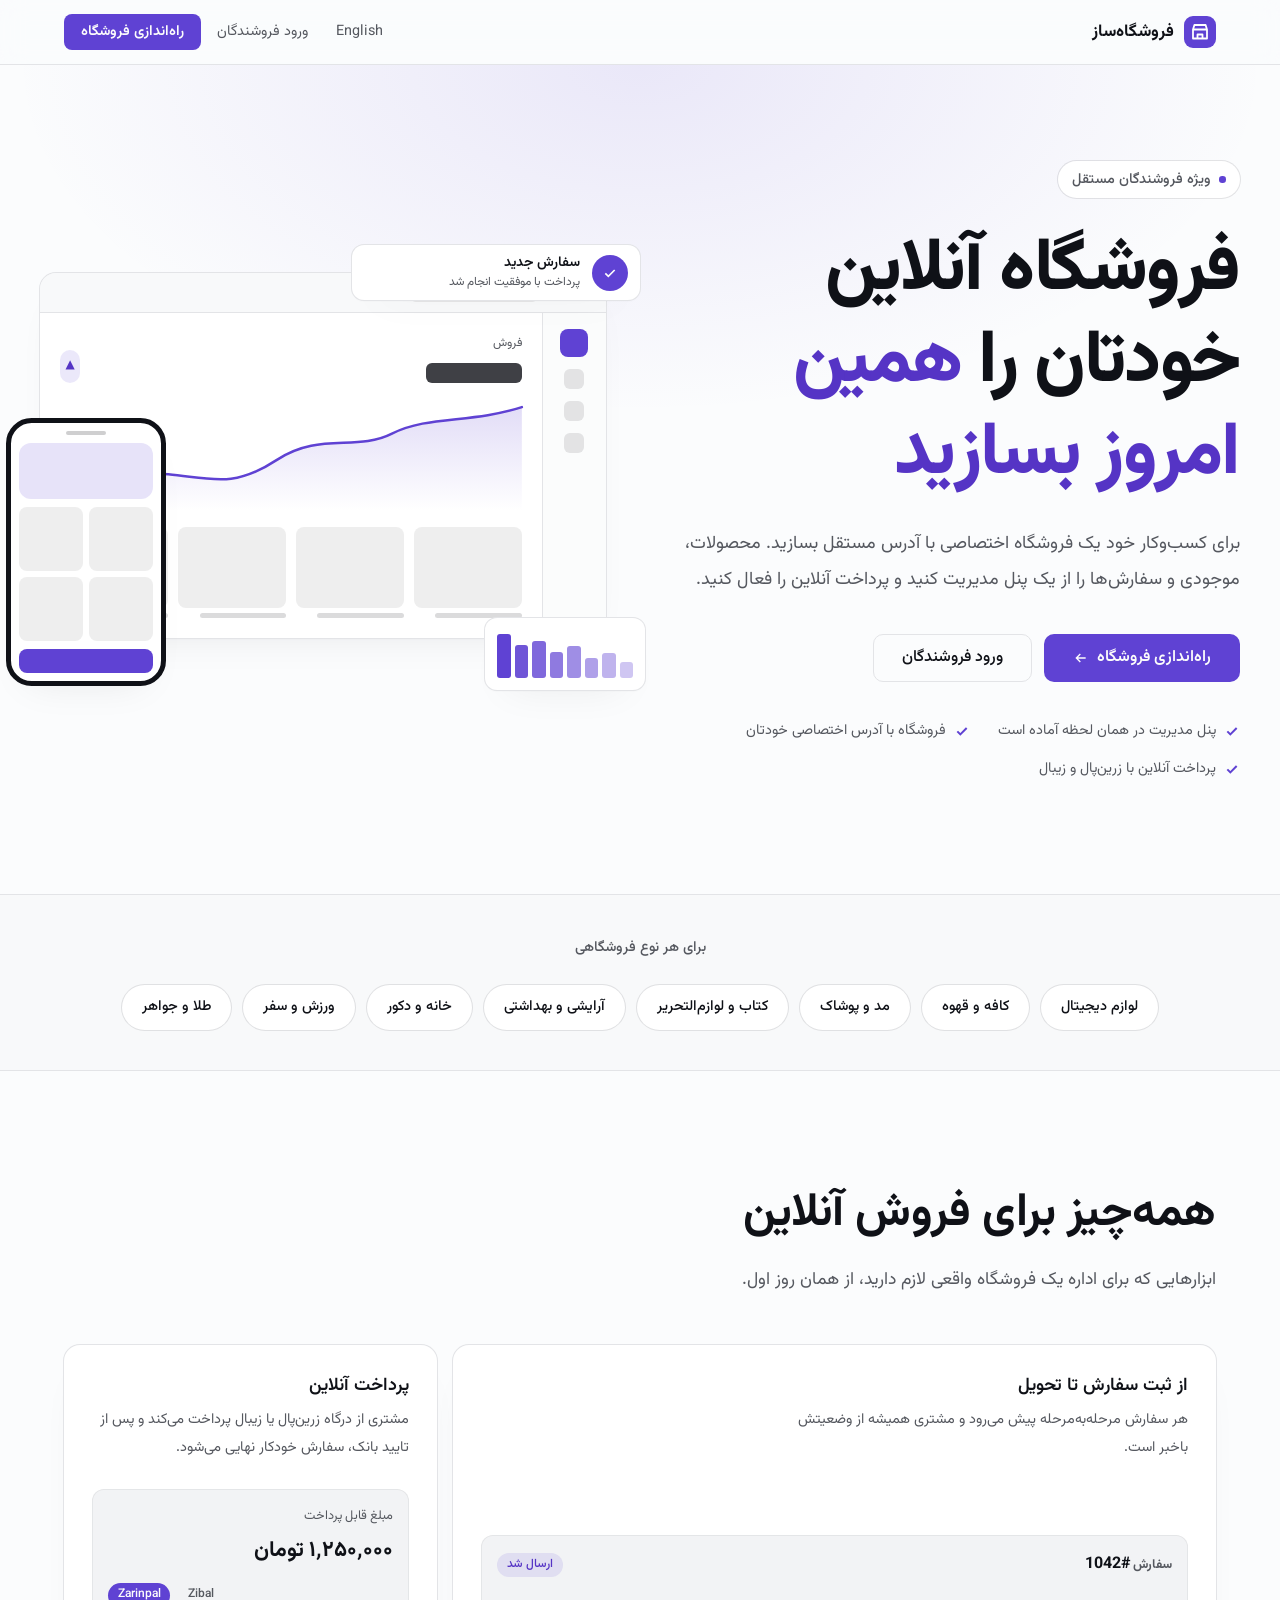
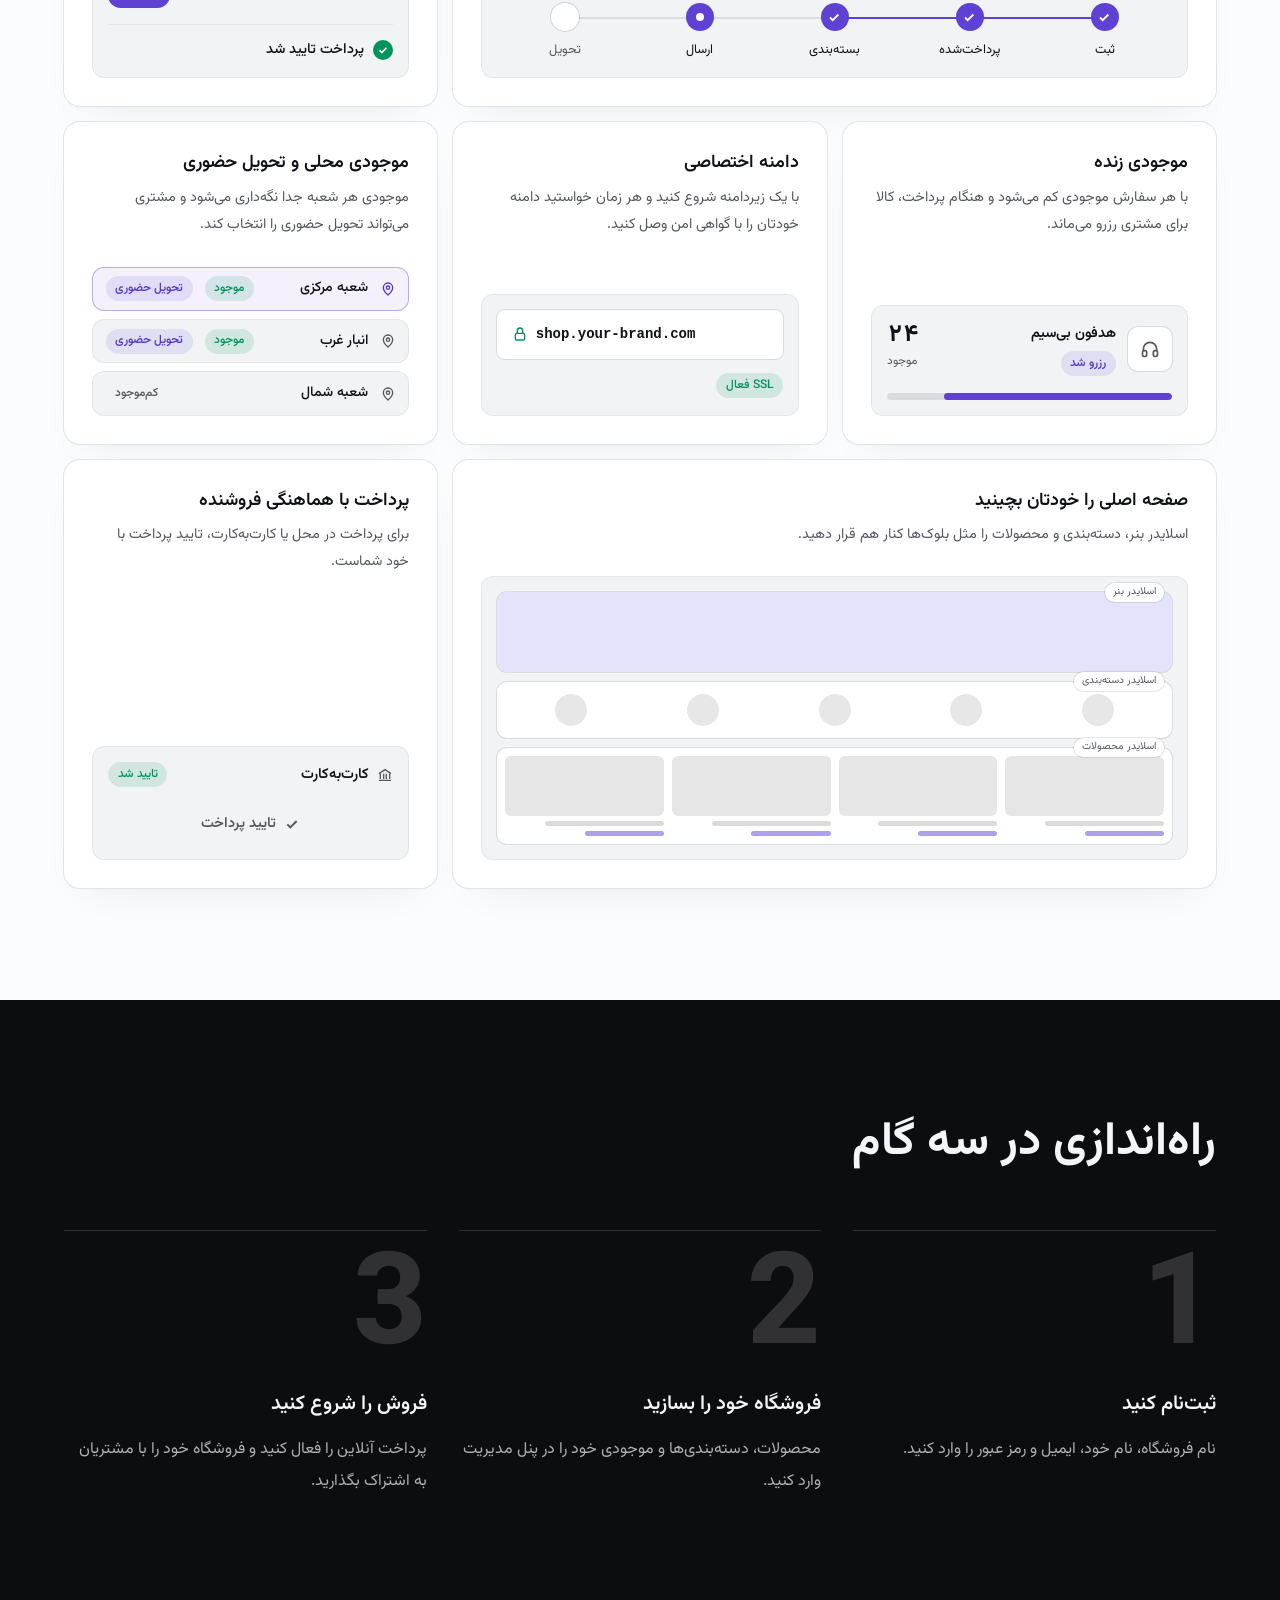
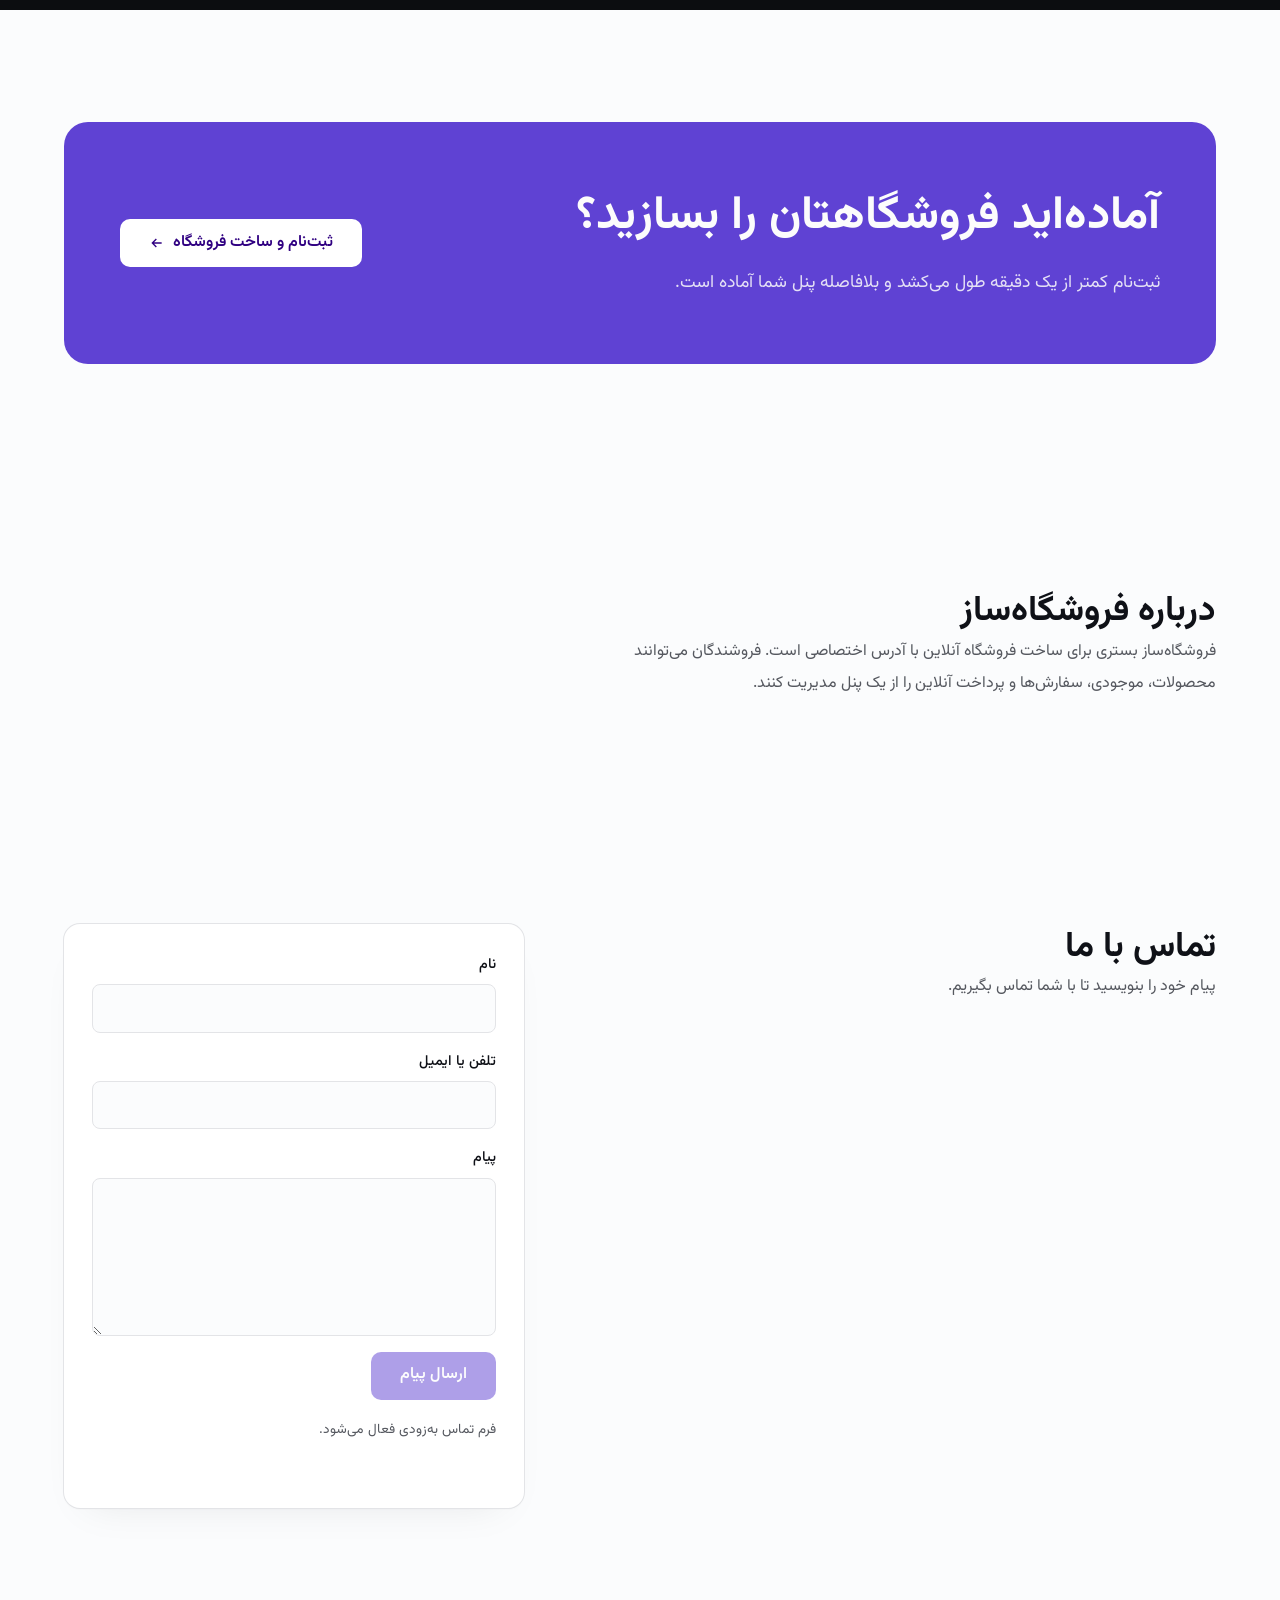
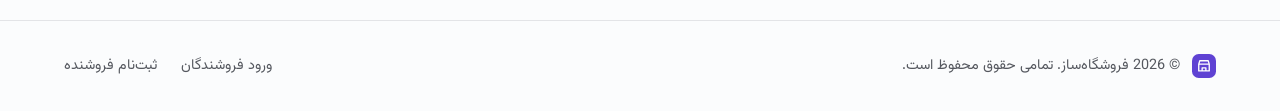
==== commit 1bfda58e: "feat: contact form Adds a contact form (name, phone or email, message) in fa and en, wired through c" ====
--- a/index.html
+++ b/index.html
@@ -273,6 +273,31 @@
         </div>
       </div>
     </section>
+    <section class="section" id="contact" aria-labelledby="contact-title">
+      <div class="wrap about-grid">
+        <div>
+          <h2 id="contact-title">تماس با ما</h2>
+          <p>پیام خود را بنویسید تا با شما تماس بگیریم.</p>
+        </div>
+        <form id="contact-form" class="surface contact-form">
+          <label>
+            نام
+            <input name="name" type="text" required maxlength="100" autocomplete="name">
+          </label>
+          <label>
+            تلفن یا ایمیل
+            <input name="contact" type="text" required maxlength="150" autocomplete="email">
+          </label>
+          <label>
+            پیام
+            <textarea name="message" required rows="5" maxlength="2000"></textarea>
+          </label>
+          <button type="submit" class="btn btn-lg" disabled aria-disabled="true">ارسال پیام</button>
+          <p class="form-note">فرم تماس به‌زودی فعال می‌شود.</p>
+          <p id="contact-status" class="form-status" role="status" aria-live="polite"></p>
+        </form>
+      </div>
+    </section>
   </main>
 
   <footer class="site-footer">
@@ -287,5 +312,6 @@
       </nav>
     </div>
   </footer>
+  <script src="contact.js" defer></script>
 </body>
 </html>
--- a/styles.css
+++ b/styles.css
@@ -645,6 +645,47 @@
 .contact-box h3 { font-size: 1.05rem; font-weight: 600; }
 .contact-box p { margin-top: 0.5rem; color: var(--muted-fg); }
 
+/* ---------- Contact form ---------- */
+.contact-form {
+  padding: 1.5rem;
+  display: flex;
+  flex-direction: column;
+  gap: 1rem;
+}
+@media (min-width: 640px) { .contact-form { padding: 1.75rem; } }
+.contact-form label {
+  display: flex;
+  flex-direction: column;
+  gap: 0.4rem;
+  font-size: 0.9rem;
+  font-weight: 500;
+}
+.contact-form input,
+.contact-form textarea {
+  font: inherit;
+  font-size: 0.95rem;
+  width: 100%;
+  padding: 0.6rem 0.8rem;
+  border-radius: 8px;
+  border: 1px solid var(--border);
+  background: var(--bg);
+  color: var(--fg);
+}
+.contact-form textarea { resize: vertical; min-height: 6rem; }
+.contact-form input:focus-visible,
+.contact-form textarea:focus-visible {
+  outline: 3px solid color-mix(in oklab, var(--ring) 60%, transparent);
+  outline-offset: 1px;
+}
+.contact-form .btn { align-self: flex-start; }
+.btn:disabled,
+.btn[aria-disabled="true"] {
+  opacity: 0.5;
+  cursor: not-allowed;
+}
+.form-note { color: var(--muted-fg); font-size: 0.85rem; }
+.form-status { min-height: 1.5em; font-size: 0.9rem; font-weight: 500; }
+
 /* ---------- Footer ---------- */
 .site-footer { border-top: 1px solid var(--border); }
 .site-footer .wrap {
